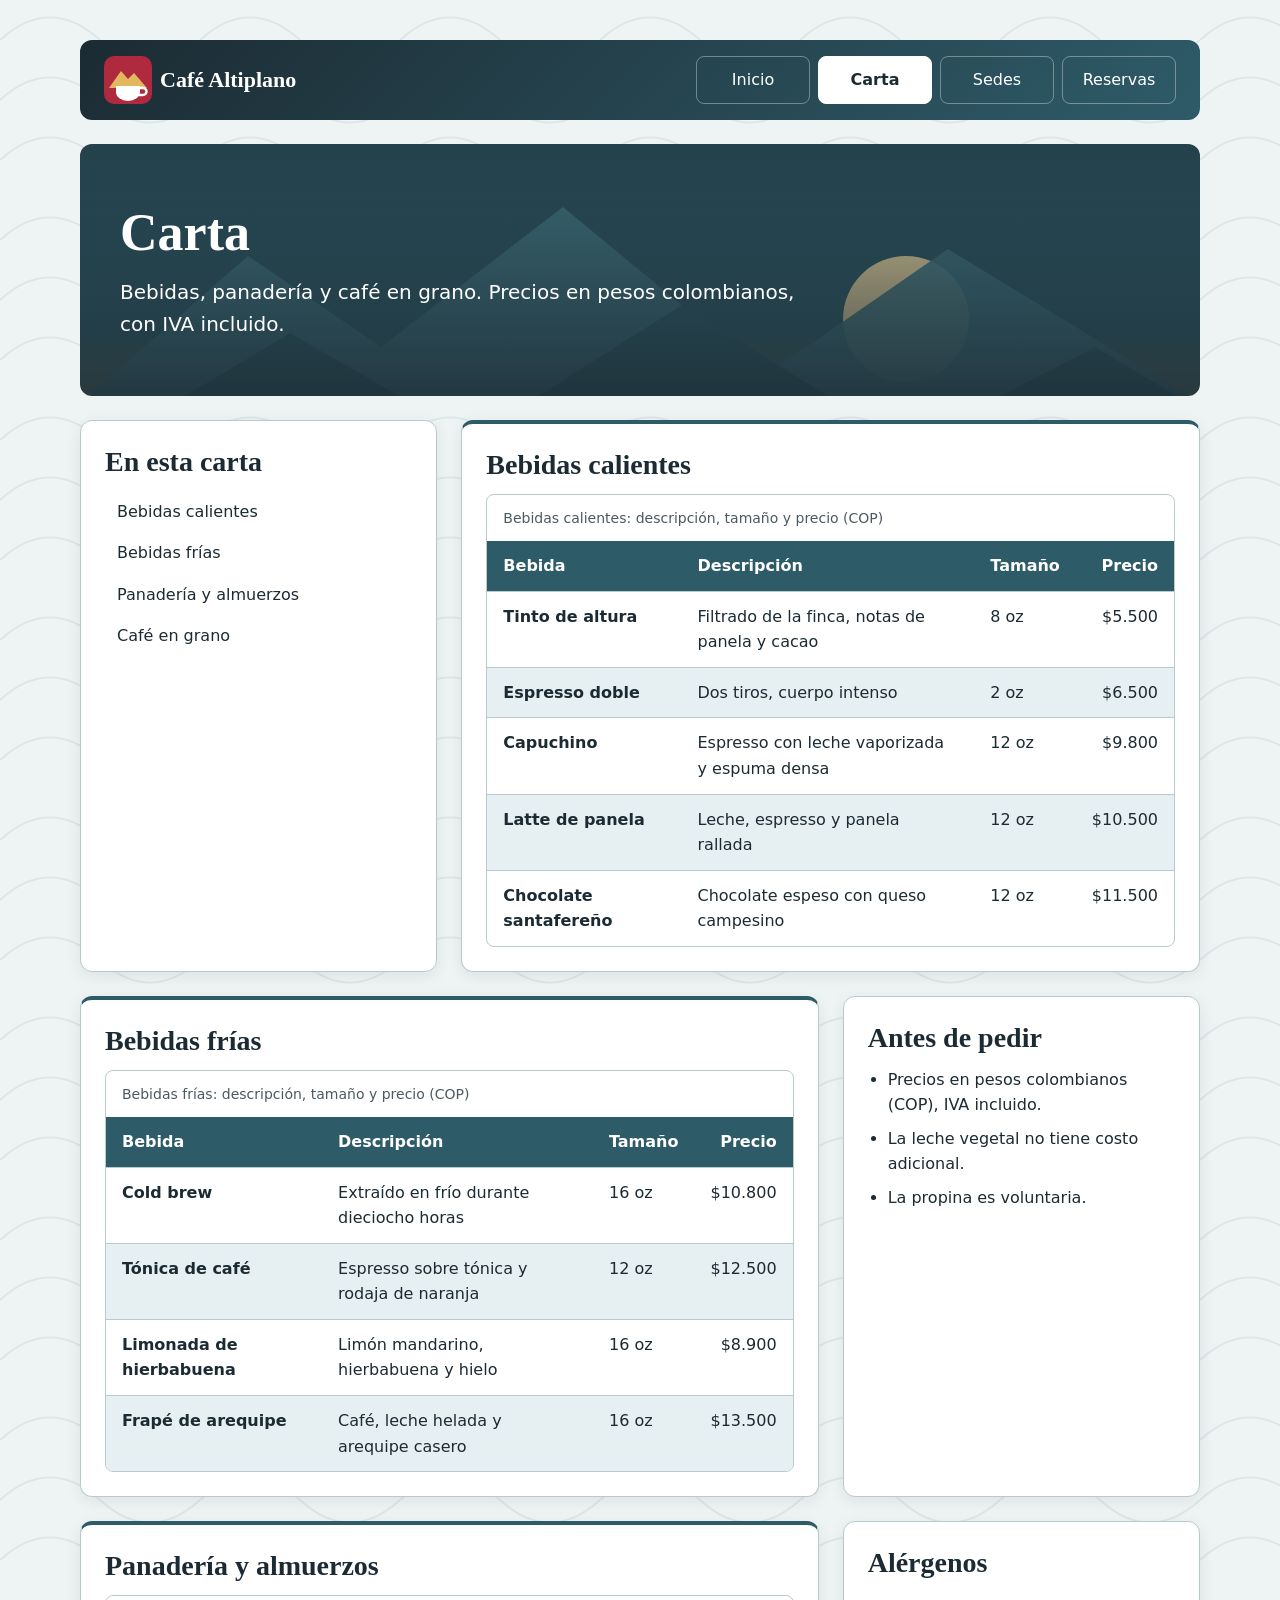
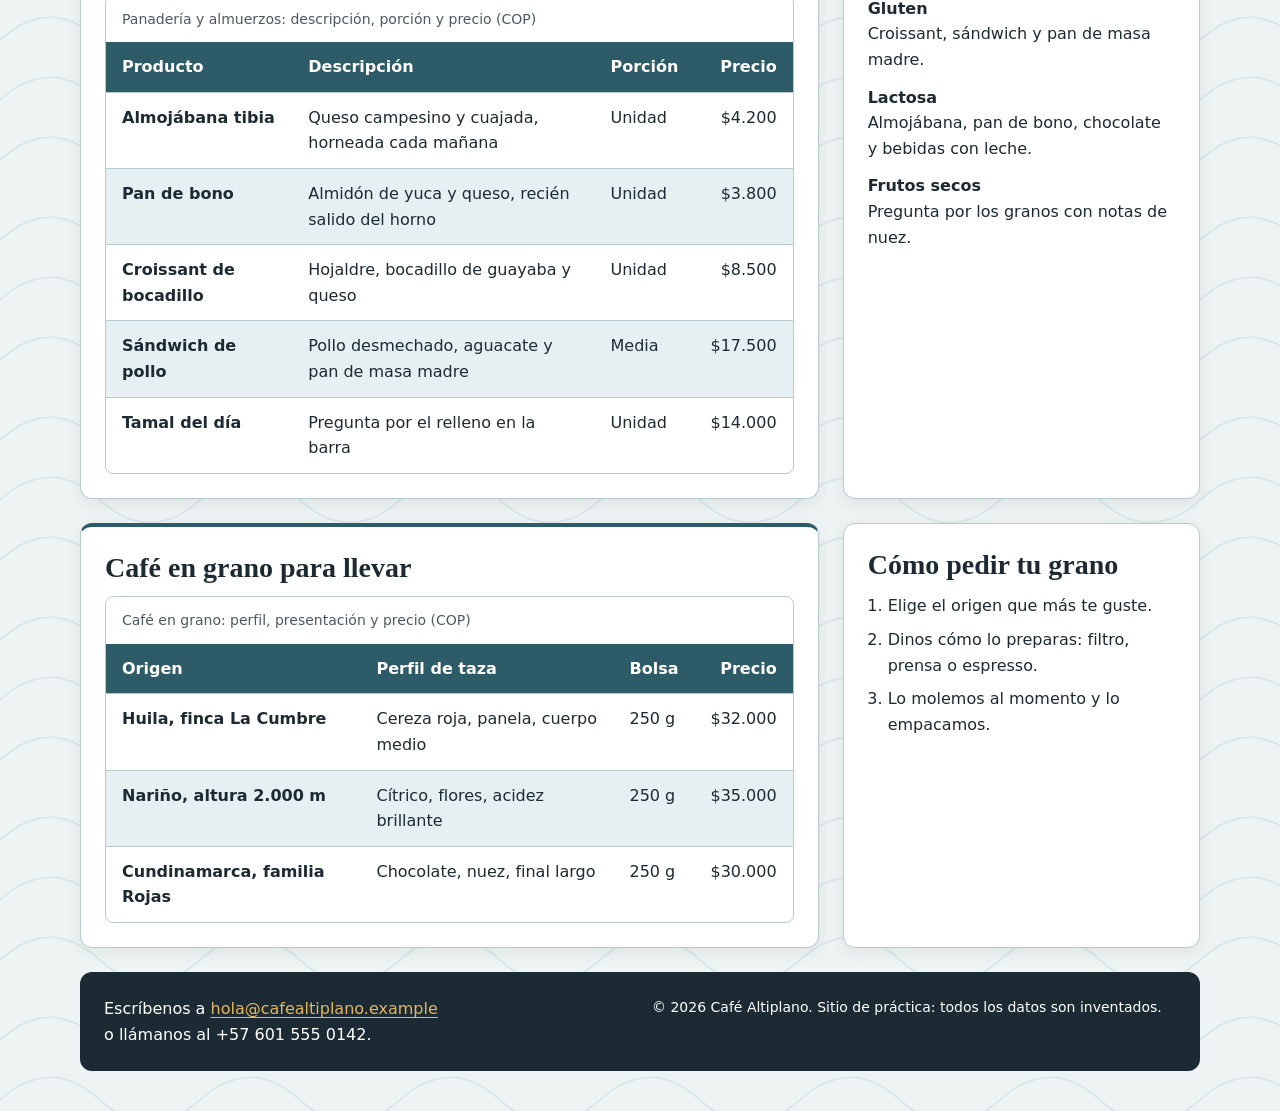
==== calvo-juan-proyecto-final/carta.html @ d8d5e538 "Proyecto final: sitio de Café Altiplano" ====
<!DOCTYPE html>
<html lang="es">
<head>
  <meta charset="utf-8">
  <meta name="viewport" content="width=device-width, initial-scale=1.0">
  <meta name="description" content="Carta de Café Altiplano: bebidas calientes y frías, panadería, almuerzos y café en grano.">
  <title>Carta · Café Altiplano</title>
  <link rel="stylesheet" href="css/base.css">
  <link rel="stylesheet" href="css/tipografia.css">
  <link rel="stylesheet" href="css/cajas.css">
  <link rel="stylesheet" href="css/componentes.css">
  <link rel="stylesheet" href="css/layout.css">
</head>
<body>
  <a class="salto" href="#contenido">Saltar al contenido</a>

  <div class="pagina">

    <!-- ===== CABECERA Y MENÚ ===== -->
    <header class="cabecera">
      <a class="marca" href="index.html">
        <img class="marca__logo" src="imagenes/logo.svg" alt="" width="96" height="96">
        <span class="marca__nombre">Café Altiplano</span>
      </a>
      <nav class="menu" aria-label="Principal">
        <ul class="menu__lista">
          <li><a class="menu__enlace" href="index.html">Inicio</a></li>
          <li><a class="menu__enlace menu__enlace--actual" href="carta.html" aria-current="page">Carta</a></li>
          <li><a class="menu__enlace" href="sedes.html">Sedes</a></li>
          <li><a class="menu__enlace" href="reservas.html">Reservas</a></li>
        </ul>
      </nav>
    </header>

    <!-- ===== PORTADA ===== -->
    <section class="portada portada--interior">
      <h1>Carta</h1>
      <p class="portada__lead">Bebidas, panadería y café en grano. Precios en pesos colombianos, con IVA incluido.</p>
    </section>

    <!-- ===== CONTENIDO PRINCIPAL ===== -->
    <main class="contenido" id="contenido">
      <!-- ===== ÍNDICE DE LA CARTA ===== -->
      <nav class="tarjeta indice" aria-label="Índice de la carta">
        <h2>En esta carta</h2>
        <ul class="indice__lista lista--limpia">
          <li><a href="#bebidas-calientes">Bebidas calientes</a></li>
          <li><a href="#bebidas-frias">Bebidas frías</a></li>
          <li><a href="#panaderia">Panadería y almuerzos</a></li>
          <li><a href="#granos">Café en grano</a></li>
        </ul>
      </nav>

      <!-- ===== BEBIDAS CALIENTES ===== -->
      <section class="tarjeta tarjeta--ancha" id="bebidas-calientes">
        <h2>Bebidas calientes</h2>
        <div class="tabla-contenedor" tabindex="0" role="region" aria-label="Bebidas calientes, tabla con desplazamiento horizontal">
          <table class="tabla">
            <caption>Bebidas calientes: descripción, tamaño y precio (COP)</caption>
            <thead>
              <tr><th scope="col">Bebida</th><th scope="col">Descripción</th><th scope="col">Tamaño</th><th scope="col" class="tabla__precio">Precio</th></tr>
            </thead>
            <tbody>
              <tr>
                <th scope="row">Tinto de altura</th>
                <td>Filtrado de la finca, notas de panela y cacao</td>
                <td class="tabla__medida">8 oz</td>
                <td class="tabla__precio">$5.500</td>
              </tr>
              <tr>
                <th scope="row">Espresso doble</th>
                <td>Dos tiros, cuerpo intenso</td>
                <td class="tabla__medida">2 oz</td>
                <td class="tabla__precio">$6.500</td>
              </tr>
              <tr>
                <th scope="row">Capuchino</th>
                <td>Espresso con leche vaporizada y espuma densa</td>
                <td class="tabla__medida">12 oz</td>
                <td class="tabla__precio">$9.800</td>
              </tr>
              <tr>
                <th scope="row">Latte de panela</th>
                <td>Leche, espresso y panela rallada</td>
                <td class="tabla__medida">12 oz</td>
                <td class="tabla__precio">$10.500</td>
              </tr>
              <tr>
                <th scope="row">Chocolate santafereño</th>
                <td>Chocolate espeso con queso campesino</td>
                <td class="tabla__medida">12 oz</td>
                <td class="tabla__precio">$11.500</td>
              </tr>
            </tbody>
          </table>
        </div>
      </section>

      <!-- ===== BEBIDAS FRÍAS ===== -->
      <section class="tarjeta tarjeta--ancha" id="bebidas-frias">
        <h2>Bebidas frías</h2>
        <div class="tabla-contenedor" tabindex="0" role="region" aria-label="Bebidas frías, tabla con desplazamiento horizontal">
          <table class="tabla">
            <caption>Bebidas frías: descripción, tamaño y precio (COP)</caption>
            <thead>
              <tr><th scope="col">Bebida</th><th scope="col">Descripción</th><th scope="col">Tamaño</th><th scope="col" class="tabla__precio">Precio</th></tr>
            </thead>
            <tbody>
              <tr>
                <th scope="row">Cold brew</th>
                <td>Extraído en frío durante dieciocho horas</td>
                <td class="tabla__medida">16 oz</td>
                <td class="tabla__precio">$10.800</td>
              </tr>
              <tr>
                <th scope="row">Tónica de café</th>
                <td>Espresso sobre tónica y rodaja de naranja</td>
                <td class="tabla__medida">12 oz</td>
                <td class="tabla__precio">$12.500</td>
              </tr>
              <tr>
                <th scope="row">Limonada de hierbabuena</th>
                <td>Limón mandarino, hierbabuena y hielo</td>
                <td class="tabla__medida">16 oz</td>
                <td class="tabla__precio">$8.900</td>
              </tr>
              <tr>
                <th scope="row">Frapé de arequipe</th>
                <td>Café, leche helada y arequipe casero</td>
                <td class="tabla__medida">16 oz</td>
                <td class="tabla__precio">$13.500</td>
              </tr>
            </tbody>
          </table>
        </div>
      </section>

      <!-- ===== NOTAS SOBRE LOS PRECIOS ===== -->
      <aside class="tarjeta">
        <h2>Antes de pedir</h2>
        <ul class="lista">
          <li>Precios en pesos colombianos (COP), IVA incluido.</li>
          <li>La leche vegetal no tiene costo adicional.</li>
          <li>La propina es voluntaria.</li>
        </ul>
      </aside>

      <!-- ===== PANADERÍA Y ALMUERZOS ===== -->
      <section class="tarjeta tarjeta--ancha" id="panaderia">
        <h2>Panadería y almuerzos</h2>
        <div class="tabla-contenedor" tabindex="0" role="region" aria-label="Panadería y almuerzos, tabla con desplazamiento horizontal">
          <table class="tabla">
            <caption>Panadería y almuerzos: descripción, porción y precio (COP)</caption>
            <thead>
              <tr><th scope="col">Producto</th><th scope="col">Descripción</th><th scope="col">Porción</th><th scope="col" class="tabla__precio">Precio</th></tr>
            </thead>
            <tbody>
              <tr>
                <th scope="row">Almojábana tibia</th>
                <td>Queso campesino y cuajada, horneada cada mañana</td>
                <td class="tabla__medida">Unidad</td>
                <td class="tabla__precio">$4.200</td>
              </tr>
              <tr>
                <th scope="row">Pan de bono</th>
                <td>Almidón de yuca y queso, recién salido del horno</td>
                <td class="tabla__medida">Unidad</td>
                <td class="tabla__precio">$3.800</td>
              </tr>
              <tr>
                <th scope="row">Croissant de bocadillo</th>
                <td>Hojaldre, bocadillo de guayaba y queso</td>
                <td class="tabla__medida">Unidad</td>
                <td class="tabla__precio">$8.500</td>
              </tr>
              <tr>
                <th scope="row">Sándwich de pollo</th>
                <td>Pollo desmechado, aguacate y pan de masa madre</td>
                <td class="tabla__medida">Media</td>
                <td class="tabla__precio">$17.500</td>
              </tr>
              <tr>
                <th scope="row">Tamal del día</th>
                <td>Pregunta por el relleno en la barra</td>
                <td class="tabla__medida">Unidad</td>
                <td class="tabla__precio">$14.000</td>
              </tr>
            </tbody>
          </table>
        </div>
      </section>

      <!-- ===== ALÉRGENOS ===== -->
      <aside class="tarjeta">
        <h2>Alérgenos</h2>
        <dl>
          <dt>Gluten</dt>
          <dd>Croissant, sándwich y pan de masa madre.</dd>
          <dt>Lactosa</dt>
          <dd>Almojábana, pan de bono, chocolate y bebidas con leche.</dd>
          <dt>Frutos secos</dt>
          <dd>Pregunta por los granos con notas de nuez.</dd>
        </dl>
      </aside>

      <!-- ===== CAFÉ EN GRANO ===== -->
      <section class="tarjeta tarjeta--ancha" id="granos">
        <h2>Café en grano para llevar</h2>
        <div class="tabla-contenedor" tabindex="0" role="region" aria-label="Café en grano, tabla con desplazamiento horizontal">
          <table class="tabla">
            <caption>Café en grano: perfil, presentación y precio (COP)</caption>
            <thead>
              <tr><th scope="col">Origen</th><th scope="col">Perfil de taza</th><th scope="col">Bolsa</th><th scope="col" class="tabla__precio">Precio</th></tr>
            </thead>
            <tbody>
              <tr>
                <th scope="row">Huila, finca La Cumbre</th>
                <td>Cereza roja, panela, cuerpo medio</td>
                <td class="tabla__medida">250 g</td>
                <td class="tabla__precio">$32.000</td>
              </tr>
              <tr>
                <th scope="row">Nariño, altura 2.000 m</th>
                <td>Cítrico, flores, acidez brillante</td>
                <td class="tabla__medida">250 g</td>
                <td class="tabla__precio">$35.000</td>
              </tr>
              <tr>
                <th scope="row">Cundinamarca, familia Rojas</th>
                <td>Chocolate, nuez, final largo</td>
                <td class="tabla__medida">250 g</td>
                <td class="tabla__precio">$30.000</td>
              </tr>
            </tbody>
          </table>
        </div>
      </section>

      <!-- ===== CÓMO PEDIR CAFÉ EN GRANO ===== -->
      <aside class="tarjeta">
        <h2>Cómo pedir tu grano</h2>
        <ol class="lista">
          <li>Elige el origen que más te guste.</li>
          <li>Dinos cómo lo preparas: filtro, prensa o espresso.</li>
          <li>Lo molemos al momento y lo empacamos.</li>
        </ol>
      </aside>
    </main>

    <!-- ===== PIE DE PÁGINA ===== -->
    <footer class="pie">
      <address>
        Escríbenos a <a href="mailto:hola@cafealtiplano.example">hola@cafealtiplano.example</a><br>
        o llámanos al +57 601 555 0142.
      </address>
      <p class="pie__nota">© 2026 Café Altiplano. Sitio de práctica: todos los datos son inventados.</p>
    </footer>

  </div>
</body>
</html>
---- calvo-juan-proyecto-final/css/base.css ----
/* ==========================================================
   base.css · Paleta, reinicio, fondo y enlaces
   Unidades 03 (variables, fondo) y 05 (box-sizing, página centrada)
   ========================================================== */

/* 1. PALETA
   Único lugar del sitio donde aparecen colores. El resto de las
   hojas solo usa estas variables. */
:root {
  /* Canales RGB: permiten transparencia sobre la misma paleta */
  --rgb-pizarra: 28 43 51;
  --rgb-papel: 255 255 255;

  --color-pizarra: rgb(var(--rgb-pizarra));   /* texto y fondos oscuros */
  --color-papel: rgb(var(--rgb-papel));       /* tarjetas y texto sobre oscuro */
  --color-laguna: #2e5b68;                    /* azul verdoso de la cabecera */
  --color-niebla: #eef3f3;                    /* fondo de la página */
  --color-cereza: #b02a3f;                    /* acento: botones y enlaces */
  --color-cereza-oscuro: #861d2f;             /* acento al pasar el cursor */
  --color-paja: #e3b660;                      /* detalle cálido y foco sobre oscuro */
  --color-borde: #b9cacd;                     /* líneas finas */
  --color-suave: #4a5a61;                     /* texto secundario */
  --color-fila: #e6eff1;                      /* filas alternas y fondos suaves */
  --color-foco: #0f4c9c;                      /* anillo de foco sobre claro */
  --color-nada: transparent;                  /* sin color */

  /* 2. ESPACIOS Y ESQUINAS (siempre en rem) */
  --espacio-1: 0.5rem;
  --espacio-2: 1rem;
  --espacio-3: 1.5rem;
  --espacio-4: 2.5rem;
  --radio: 0.75rem;
  --radio-chico: 0.5rem;
}

/* 3. REINICIO */
*,
*::before,
*::after {
  box-sizing: border-box;
}

html {
  font-size: 100%;
}

/* El color de letra se declara aquí y se hereda en el resto */
body {
  margin: 0;
  background-color: var(--color-niebla);
  background-image: url("../imagenes/fondo-altiplano.svg");
  color: var(--color-pizarra);
  overflow-wrap: break-word;
}

/* Imágenes flexibles */
img {
  display: block;
  max-width: 100%;
  height: auto;
}

figure,
blockquote,
dd {
  margin: 0;
}

/* 4. ENLACES */
a {
  color: var(--color-cereza);
  text-underline-offset: 0.2em;
}
---- calvo-juan-proyecto-final/css/tipografia.css ----
/* ==========================================================
   tipografia.css · Familias, jerarquía y texto
   Unidades 05 (tipografía) y 06 (rem y ch)
   Todos los tamaños de letra están en rem.
   ========================================================== */

/* 1. FAMILIAS, cada una con alternativas */
:root {
  --fuente-titulos: "Iowan Old Style", "Palatino Linotype", Palatino,
    "Book Antiqua", Georgia, serif;
  --fuente-texto: "Segoe UI", system-ui, -apple-system, "Helvetica Neue",
    Arial, sans-serif;
}

body {
  font-family: var(--fuente-texto);
  font-size: 1rem;
  line-height: 1.6;
}

/* 2. JERARQUÍA DE TÍTULOS (móvil primero; los saltos están en layout.css) */
:is(h1, h2, h3) {
  margin: 0 0 0.75rem;
  font-family: var(--fuente-titulos);
  line-height: 1.2;
}

h1 {
  font-size: 2.25rem;
}

h2 {
  font-size: 1.625rem;
}

h3 {
  font-size: 1.25rem;
}

/* 3. TEXTO CORRIDO: ancho de lectura de unos 65 caracteres */
p {
  max-width: 65ch;
  margin: 0 0 1rem;
}

strong,
dt {
  font-weight: 700;
}

.texto-suave {
  color: var(--color-suave);
  font-size: 0.875rem;
}

/* 4. MARCA Y PORTADA */
.marca__nombre {
  font-family: var(--fuente-titulos);
  font-size: 1.375rem;
  font-weight: 700;
}

.portada__lead {
  max-width: 55ch;
  font-size: 1.25rem;
}

.pie__nota {
  font-size: 0.875rem;
}

/* 5. DATOS: listas de definición, tablas y precios */
dd + dt {
  margin-top: 0.75rem;
}

.tabla caption {
  color: var(--color-suave);
  font-size: 0.875rem;
}

.tabla th {
  font-weight: 700;
}

.tabla__precio,
.producto__precio {
  font-variant-numeric: tabular-nums;
}

.producto__precio {
  font-weight: 700;
}

/* 6. CITAS */
.cita__texto {
  font-family: var(--fuente-titulos);
  font-size: 1.25rem;
  font-style: italic;
  line-height: 1.5;
}

.cita__autor {
  color: var(--color-suave);
  font-size: 0.9375rem;
}

cite {
  font-style: normal;
}

/* 7. FORMULARIO */
.grupo__leyenda {
  font-family: var(--fuente-titulos);
  font-size: 1.125rem;
  font-weight: 700;
}

.campo__etiqueta {
  font-weight: 600;
}

.enlace-sede__ciudad {
  color: var(--color-suave);
  font-size: 0.875rem;
}
---- calvo-juan-proyecto-final/css/cajas.css ----
/* ==========================================================
   cajas.css · Modelo de caja: tarjetas, tablas, listas y citas
   Unidades 05 (cajas, datos) y 06 (medidas en rem)
   ========================================================== */

/* 1. TARJETA: bloque base del sitio */
.tarjeta {
  margin: 0;
  padding: var(--espacio-2);
  border: 1px solid var(--color-borde);
  border-radius: var(--radio);
  background-color: var(--color-papel);
  box-shadow: 0 0.25rem 1rem rgb(var(--rgb-pizarra) / 0.08);
}

/* El último elemento de una caja no deja margen sobrante */
:is(.tarjeta, .producto__cuerpo) > :last-child {
  margin-bottom: 0;
}

.tarjeta--destacada {
  border-top: 0.25rem solid var(--color-cereza);
}

/* Las tarjetas que contienen una tabla llevan otro color de borde */
.tarjeta:has(.tabla-contenedor) {
  border-top: 0.25rem solid var(--color-laguna);
}

/* 2. LISTAS */
.lista {
  margin: 0 0 1rem;
  padding-left: 1.25rem;
}

.lista > li + li {
  margin-top: 0.5rem;
}

.lista--limpia {
  margin: 0;
  padding: 0;
  list-style: none;
}

/* 3. TABLAS: bordes colapsados, relleno y precios a la derecha */
.tabla-contenedor {
  max-width: 100%;
  overflow-x: auto;
  border: 1px solid var(--color-borde);
  border-radius: var(--radio-chico);
}

.tabla {
  width: 100%;
  min-width: 34rem;
  border-collapse: collapse;
}

.tabla caption {
  padding: 0.75rem 1rem;
  text-align: left;
}

.tabla :is(th, td) {
  padding: 0.75rem 1rem;
  border-bottom: 1px solid var(--color-borde);
  text-align: left;
  vertical-align: top;
}

.tabla thead th {
  background-color: var(--color-laguna);
  color: var(--color-papel);
}

.tabla tbody tr:last-child :is(th, td) {
  border-bottom: 0;
}

.tabla .tabla__medida {
  white-space: nowrap;
}

.tabla .tabla__precio {
  text-align: right;
  white-space: nowrap;
}

/* 4. PRODUCTOS DE LA GALERÍA */
.producto {
  overflow: hidden;
  border: 1px solid var(--color-borde);
  border-radius: var(--radio);
  background-color: var(--color-papel);
}

.producto__imagen {
  width: 100%;
  aspect-ratio: 4 / 3;
  object-fit: cover;
}

.producto__cuerpo {
  padding: var(--espacio-2);
}

/* 5. SEDES: fotografía con pie */
.sede__foto {
  margin: 0 0 var(--espacio-2);
  overflow: hidden;
  border-radius: var(--radio-chico);
}

.sede__foto img {
  width: 100%;
  max-height: 20rem;
  object-fit: cover;
}

.sede__pie {
  padding: 0.5rem 0.75rem;
  background-color: var(--color-fila);
  color: var(--color-suave);
  font-size: 0.875rem;
}

/* 6. CITA */
.cita {
  padding: var(--espacio-1) var(--espacio-3);
  border-left: 0.25rem solid var(--color-paja);
}

.cita__texto p {
  max-width: 60ch;
}

/* 7. ENLACES A SEDES (inicio) */
.enlace-sede {
  display: grid;
  gap: 0.25rem;
  padding: var(--espacio-2);
  border: 1px solid var(--color-borde);
  border-radius: var(--radio-chico);
}

/* 8. FORMULARIO */
.grupo {
  min-width: 0;
  margin: 0;
  padding: var(--espacio-2) var(--espacio-3) var(--espacio-3);
  border: 1px solid var(--color-borde);
  border-radius: var(--radio-chico);
}

.grupo__leyenda {
  padding: 0 0.5rem;
}

.grupo--anidado {
  padding: 0;
  border: 0;
}

.campo__etiqueta {
  display: block;
  margin-bottom: 0.375rem;
}

.campo__control {
  width: 100%;
  padding: 0.625rem 0.75rem;
  border: 1px solid var(--color-suave);
  border-radius: var(--radio-chico);
  background-color: var(--color-papel);
}

textarea.campo__control {
  min-height: 7rem;
  resize: vertical;
}

.indice__lista a {
  display: block;
  padding: 0.5rem 0.75rem;
  border-radius: var(--radio-chico);
}

/* 9. PORTADA, CABECERA Y PIE */
.cabecera,
.pie {
  padding: var(--espacio-2) var(--espacio-3);
  border-radius: var(--radio);
}

.portada {
  padding: var(--espacio-4) var(--espacio-3);
  border-radius: var(--radio);
}

.portada--inicio {
  min-height: 60vh;
}

.portada--interior {
  min-height: 28vh;
}

.pie {
  padding: var(--espacio-3);
}
---- calvo-juan-proyecto-final/css/componentes.css ----
/* ==========================================================
   componentes.css · Piezas reutilizables y sus estados
   Unidades 03 (gradiente, fondo, transparencia) y 04 (selectores)
   Nombres de clase con BEM: bloque__elemento--modificador
   ========================================================== */

/* 1. SALTAR AL CONTENIDO (aparece al enfocarlo con el teclado) */
.salto {
  position: absolute;
  top: 0;
  left: 0;
  z-index: 10;
  padding: 0.75rem 1rem;
  background-color: var(--color-papel);
  color: var(--color-pizarra);
  transform: translateY(-120%);
}

.salto:focus {
  transform: none;
}

/* 2. CABECERA Y MARCA: gradiente de la paleta */
.cabecera {
  background-image: linear-gradient(135deg, var(--color-pizarra), var(--color-laguna));
  color: var(--color-papel);
}

.marca {
  color: inherit;
  text-decoration: none;
}

.marca__logo {
  width: 3rem;
  height: 3rem;
}

/* 3. MENÚ */
.menu__lista {
  margin: 0;
  padding: 0;
  list-style: none;
}

.menu__enlace {
  display: block;
  padding: 0.625rem 0.75rem;
  border: 1px solid rgb(var(--rgb-papel) / 0.35);
  border-radius: var(--radio-chico);
  color: var(--color-papel);
  text-align: center;
  text-decoration: none;
}

.menu__enlace:not(.menu__enlace--actual):is(:hover, :focus) {
  border-color: var(--color-paja);
  background-color: rgb(var(--rgb-papel) / 0.18);
}

/* Página actual */
.menu__enlace--actual {
  border-color: var(--color-papel);
  background-color: var(--color-papel);
  color: var(--color-pizarra);
  font-weight: 700;
}

/* 4. PORTADA: imagen de fondo con velo semitransparente */
.portada {
  background-color: var(--color-pizarra);
  background-image:
    linear-gradient(rgb(var(--rgb-pizarra) / 0.05), rgb(var(--rgb-pizarra) / 0.8)),
    url("../imagenes/portada.svg");
  background-position: center;
  background-size: cover;
  color: var(--color-papel);
}

/* 5. BOTONES */
.boton {
  display: inline-block;
  padding: 0.75rem 1.5rem;
  border: 2px solid var(--color-cereza);
  border-radius: var(--radio-chico);
  background-color: var(--color-cereza);
  color: var(--color-papel);
  font: inherit;
  font-weight: 700;
  text-align: center;
  text-decoration: none;
  cursor: pointer;
}

.boton:is(:hover, :focus) {
  border-color: var(--color-cereza-oscuro);
  background-color: var(--color-cereza-oscuro);
  color: var(--color-papel);
}

.boton--secundario {
  border-color: var(--color-papel);
  background-color: var(--color-nada);
}

.boton--secundario:is(:hover, :focus) {
  border-color: var(--color-papel);
  background-color: rgb(var(--rgb-papel) / 0.2);
}

/* 6. ÍNDICE DE LA CARTA Y ENLACES A SEDES */
.indice__lista a {
  color: var(--color-pizarra);
  text-decoration: none;
}

.enlace-sede {
  color: inherit;
  text-decoration: none;
}

.enlace-sede:is(:hover, :focus) {
  border-color: var(--color-cereza);
  background-color: var(--color-fila);
}

/* 7. FORMULARIO */
.campo__control {
  color: inherit;
  font: inherit;
}

.campo__control::placeholder {
  color: var(--color-suave);
  opacity: 1;
}

.campo__control:hover {
  border-color: var(--color-laguna);
}

.campo__control:focus {
  border-color: var(--color-foco);
  background-color: var(--color-fila);
}

/* Campos obligatorios: marca lateral (selector de atributo) */
.campo__control[required] {
  border-left: 0.25rem solid var(--color-cereza);
}

input[type="radio"],
input[type="checkbox"] {
  width: 1.25rem;
  height: 1.25rem;
  accent-color: var(--color-cereza);
}

/* 8. PIE */
.pie {
  background-color: var(--color-pizarra);
  color: var(--color-papel);
}

.pie a {
  color: var(--color-paja);
}

.pie address {
  font-style: normal;
}

/* 9. TEXTO SOLO PARA LECTORES DE PANTALLA */
.solo-lectores {
  position: absolute;
  width: 0.0625rem;
  height: 0.0625rem;
  overflow: hidden;
  clip-path: inset(50%);
  white-space: nowrap;
}

/* ==========================================================
   ESTADOS Y SELECTORES AVANZADOS
   ========================================================== */

/* Foco siempre visible: azul sobre claro, ámbar sobre oscuro */
:focus {
  outline: 0.1875rem solid var(--color-foco);
  outline-offset: 0.1875rem;
}

:is(.cabecera, .portada, .pie) :focus {
  outline-color: var(--color-paja);
}

/* Enlaces simples (sin clase) */
a:not([class]):is(:hover, :focus) {
  color: var(--color-cereza-oscuro);
  text-decoration-thickness: 0.125rem;
}

.pie a:is(:hover, :focus) {
  color: var(--color-papel);
}

.indice__lista a:is(:hover, :focus) {
  background-color: var(--color-fila);
}

/* Filas alternas de las tablas */
.tabla tbody tr:nth-child(even) {
  background-color: var(--color-fila);
}

/* Enlaces externos: marca visual (selector de atributo) */
a[target="_blank"]::after {
  content: " \2197";
  content: " \2197" / "";
}
---- calvo-juan-proyecto-final/css/layout.css ----
/* ==========================================================
   layout.css · Disposición con Grid y diseño adaptable
   Unidades 06 (rem, %, vh) y 07 (Grid, móvil primero)

   Enfoque móvil primero: la base es el teléfono (una columna).
   Puntos de ruptura: 600 px (dos columnas) y 900 px (tres columnas),
   escritos de menor a mayor.
   ========================================================== */

/* ----------------------------------------------------------
   1. BASE (teléfono): una columna
   ---------------------------------------------------------- */

/* Página centrada, con ancho máximo. Es el contenedor principal. */
.pagina {
  display: grid;
  grid-template-columns: minmax(0, 1fr);
  gap: var(--espacio-3);
  max-width: 75rem;
  margin: 0 auto;
  padding: var(--espacio-2);
}

/* Cabecera, portada, contenido y pie ocupan todo el ancho */
.cabecera,
.portada,
.contenido,
.pie {
  grid-column: 1 / -1;
}

/* El contenido hereda las columnas de la página con subgrid */
.contenido {
  display: grid;
  grid-template-columns: subgrid;
  grid-auto-flow: dense;
  gap: var(--espacio-3);
}

/* Evita que una tabla ancha estire la columna */
.contenido > * {
  min-width: 0;
}

/* Bloques que ocupan todo el ancho */
.tarjeta--completa,
.galeria {
  grid-column: 1 / -1;
}

/* Cabecera y menú */
.cabecera {
  display: grid;
  align-items: center;
  gap: var(--espacio-2);
}

.marca {
  display: grid;
  grid-template-columns: auto 1fr;
  align-items: center;
  gap: var(--espacio-1);
}

.menu__lista {
  display: grid;
  grid-template-columns: repeat(2, minmax(0, 1fr));
  gap: var(--espacio-1);
}

/* Portada */
.portada {
  display: grid;
  align-content: end;
}

.portada__acciones {
  display: grid;
  grid-template-columns: repeat(auto-fit, minmax(min(100%, 10rem), 12rem));
  justify-content: start;
  gap: var(--espacio-2);
}

/* Galería: se acomoda sola, sin consultas de medios */
.galeria__lista {
  display: grid;
  grid-template-columns: repeat(auto-fit, minmax(min(100%, 18rem), 1fr));
  gap: var(--espacio-2);
}

/* Lista de sedes en el inicio */
.sedes-lista {
  display: grid;
  grid-template-columns: repeat(auto-fit, minmax(min(100%, 12rem), 1fr));
  gap: var(--espacio-2);
}

/* Formulario */
.formulario {
  display: grid;
  gap: var(--espacio-3);
}

.grupo__campos {
  display: grid;
  grid-template-columns: repeat(auto-fit, minmax(min(100%, 13rem), 1fr));
  gap: var(--espacio-2);
}

.grupo__campos > .campo--ancho {
  grid-column: 1 / -1;
}

.opciones {
  display: grid;
  gap: var(--espacio-1);
}

.opcion {
  display: grid;
  grid-template-columns: auto 1fr;
  align-items: center;
  gap: var(--espacio-1);
}

/* Pie */
.pie {
  display: grid;
  gap: var(--espacio-1) var(--espacio-3);
}

/* ----------------------------------------------------------
   2. DESDE 600 px: dos columnas
   ---------------------------------------------------------- */
@media (min-width: 600px) {
  .pagina {
    grid-template-columns: repeat(2, minmax(0, 1fr));
    padding: var(--espacio-3);
  }

  /* Un bloque que ocupa dos columnas */
  .tarjeta--ancha {
    grid-column: span 2;
  }

  .tarjeta {
    padding: var(--espacio-3);
  }

  .menu__lista {
    grid-template-columns: repeat(4, minmax(0, 1fr));
  }

  .pie {
    grid-template-columns: repeat(2, minmax(0, 1fr));
  }

  h1 {
    font-size: 2.75rem;
  }

  h2 {
    font-size: 1.75rem;
  }
}

/* ----------------------------------------------------------
   3. DESDE 900 px: tres columnas
   ---------------------------------------------------------- */
@media (min-width: 900px) {
  .pagina {
    grid-template-columns: repeat(3, minmax(0, 1fr));
    padding: var(--espacio-4);
  }

  .cabecera {
    grid-template-columns: 1fr minmax(0, 30rem);
  }

  h1 {
    font-size: 3.25rem;
  }

  .portada {
    padding: var(--espacio-4);
  }
}
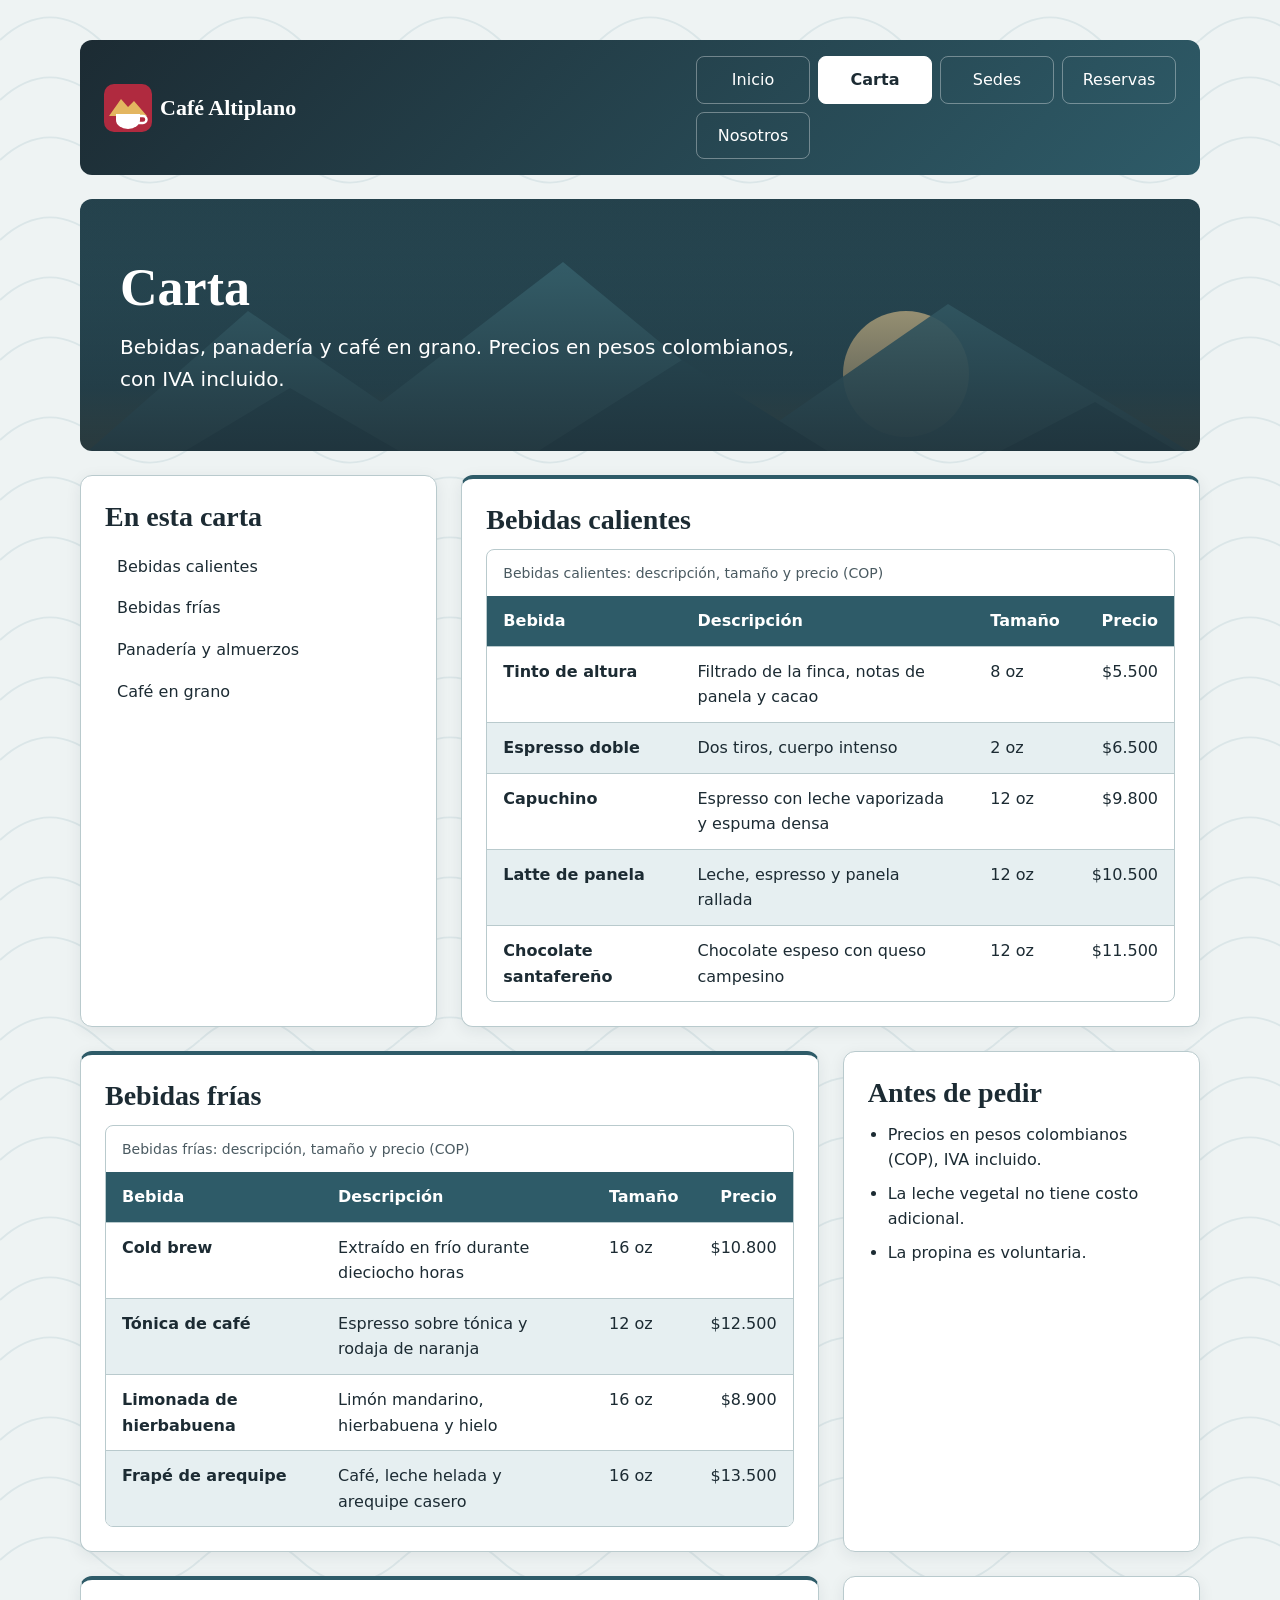
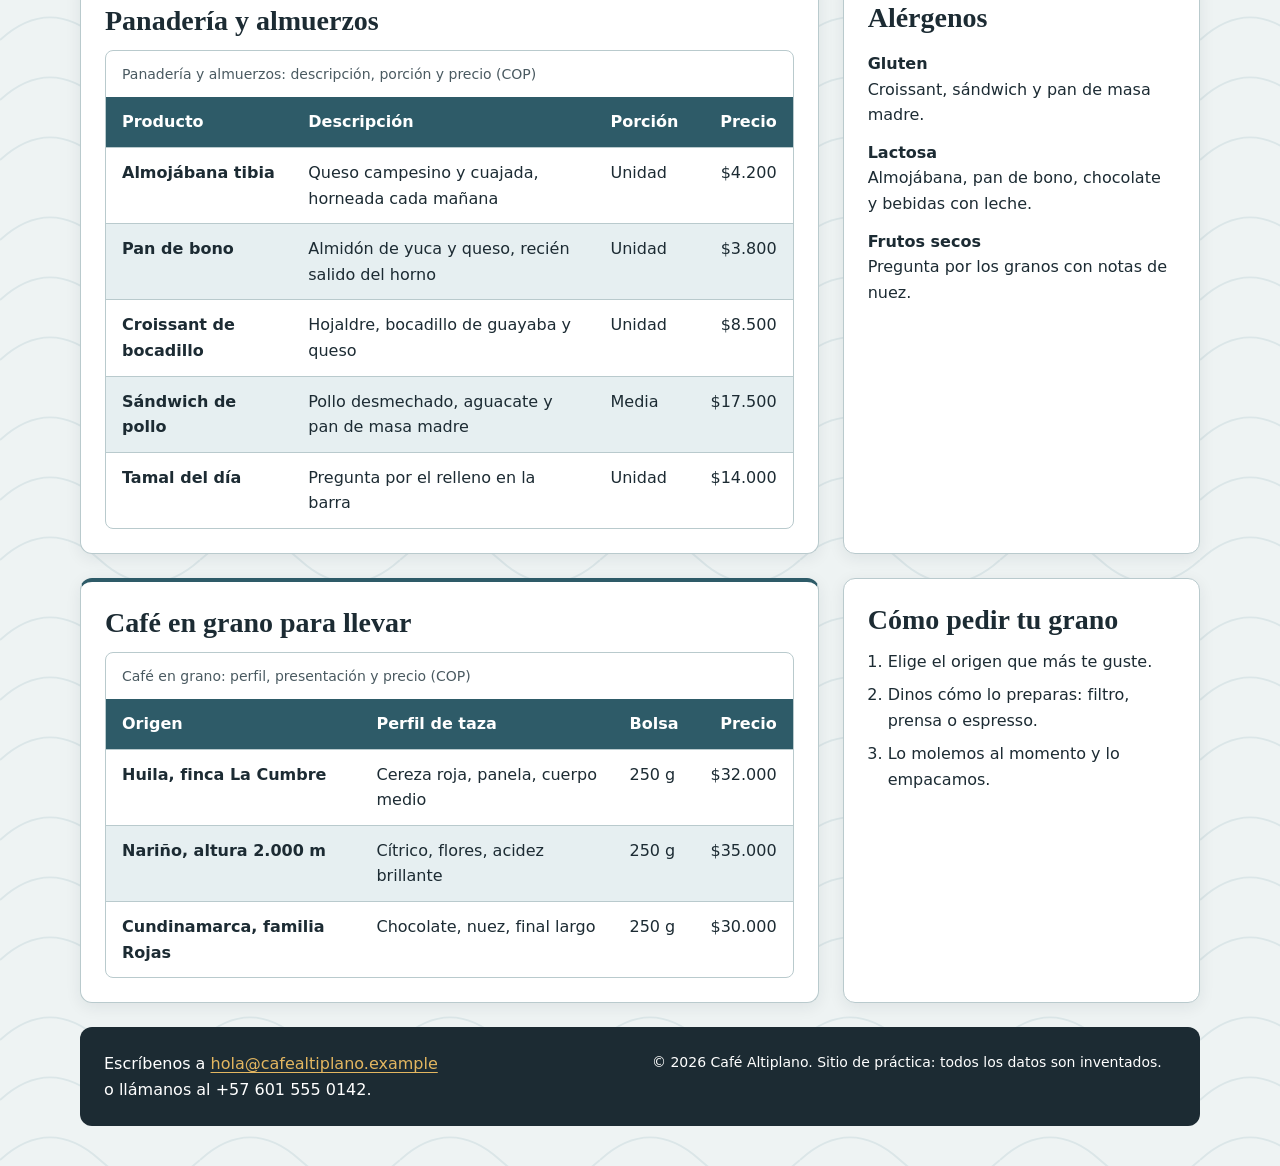
==== commit 9976df46: "Agrega la página Nosotros" ====
--- a/calvo-juan-proyecto-final/carta.html
+++ b/calvo-juan-proyecto-final/carta.html
@@ -28,6 +28,7 @@
           <li><a class="menu__enlace menu__enlace--actual" href="carta.html" aria-current="page">Carta</a></li>
           <li><a class="menu__enlace" href="sedes.html">Sedes</a></li>
           <li><a class="menu__enlace" href="reservas.html">Reservas</a></li>
+          <li><a class="menu__enlace" href="nosotros.html">Nosotros</a></li>
         </ul>
       </nav>
     </header>
